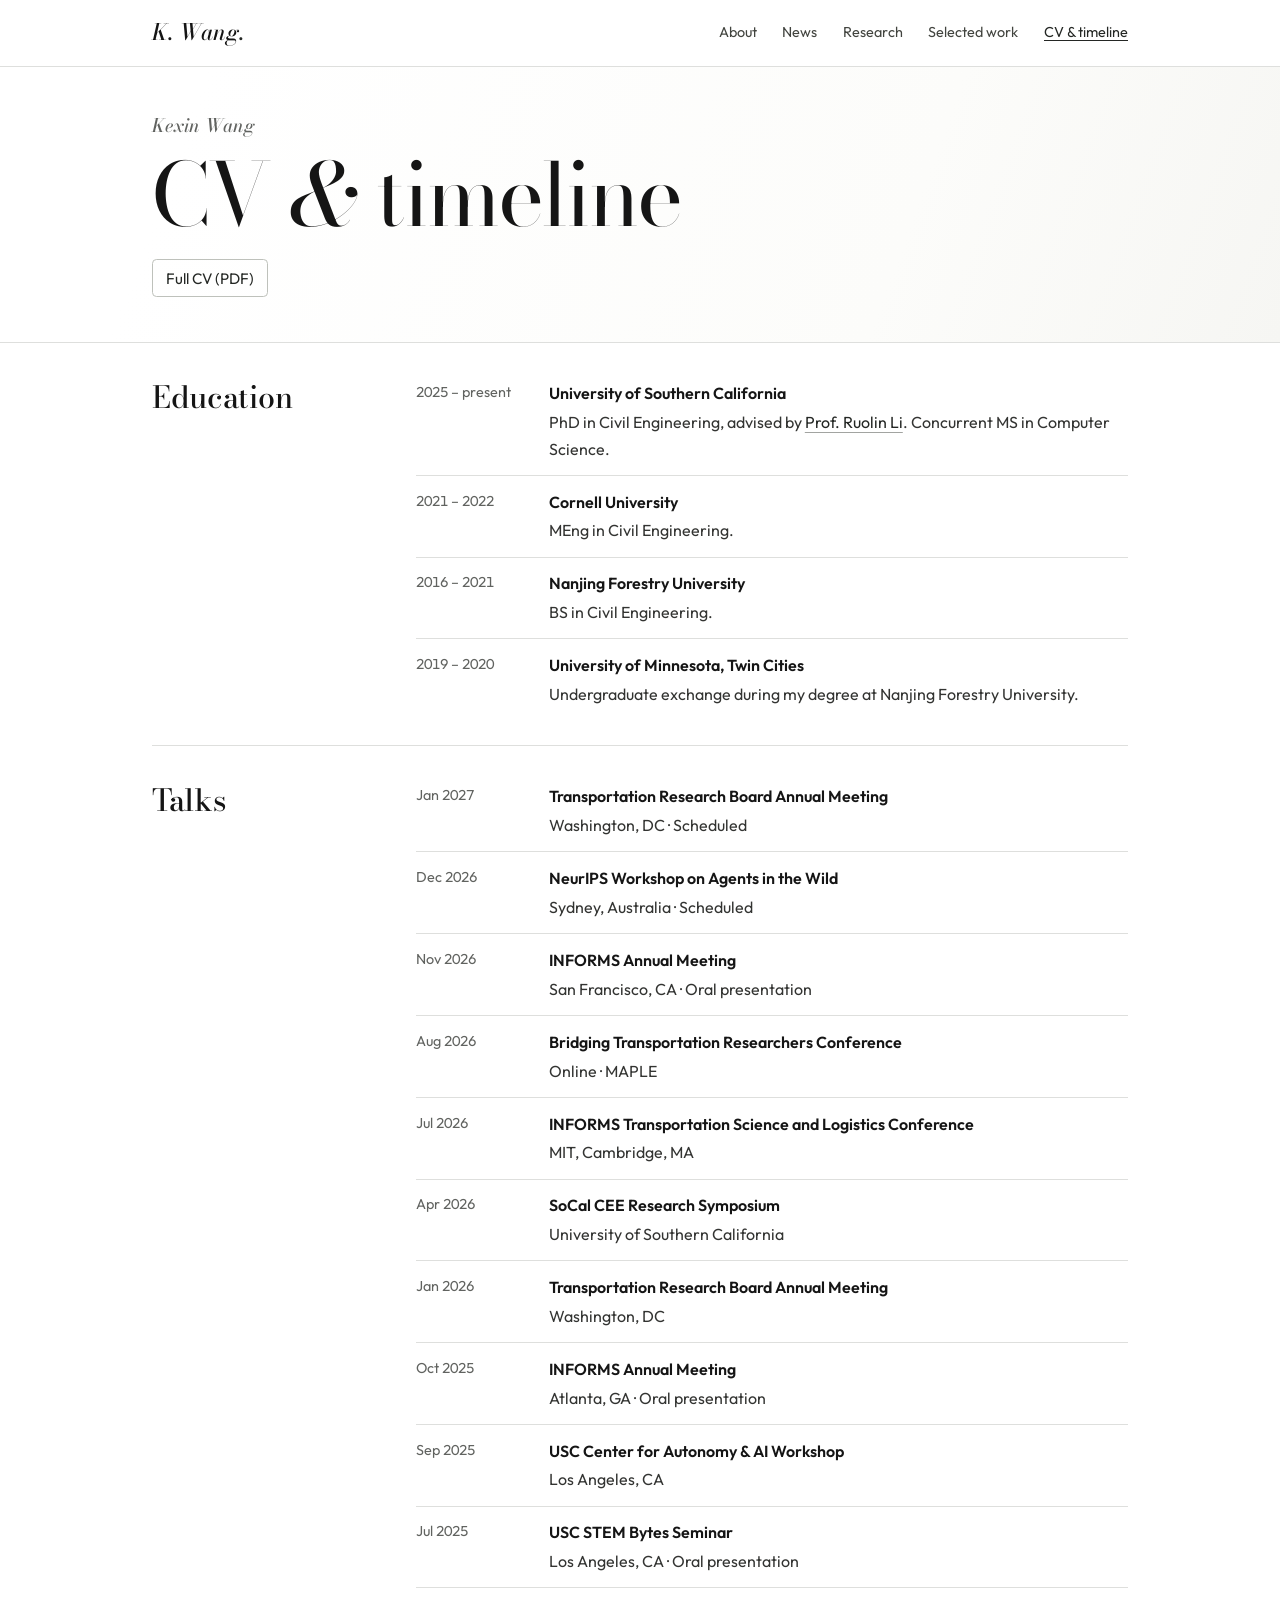
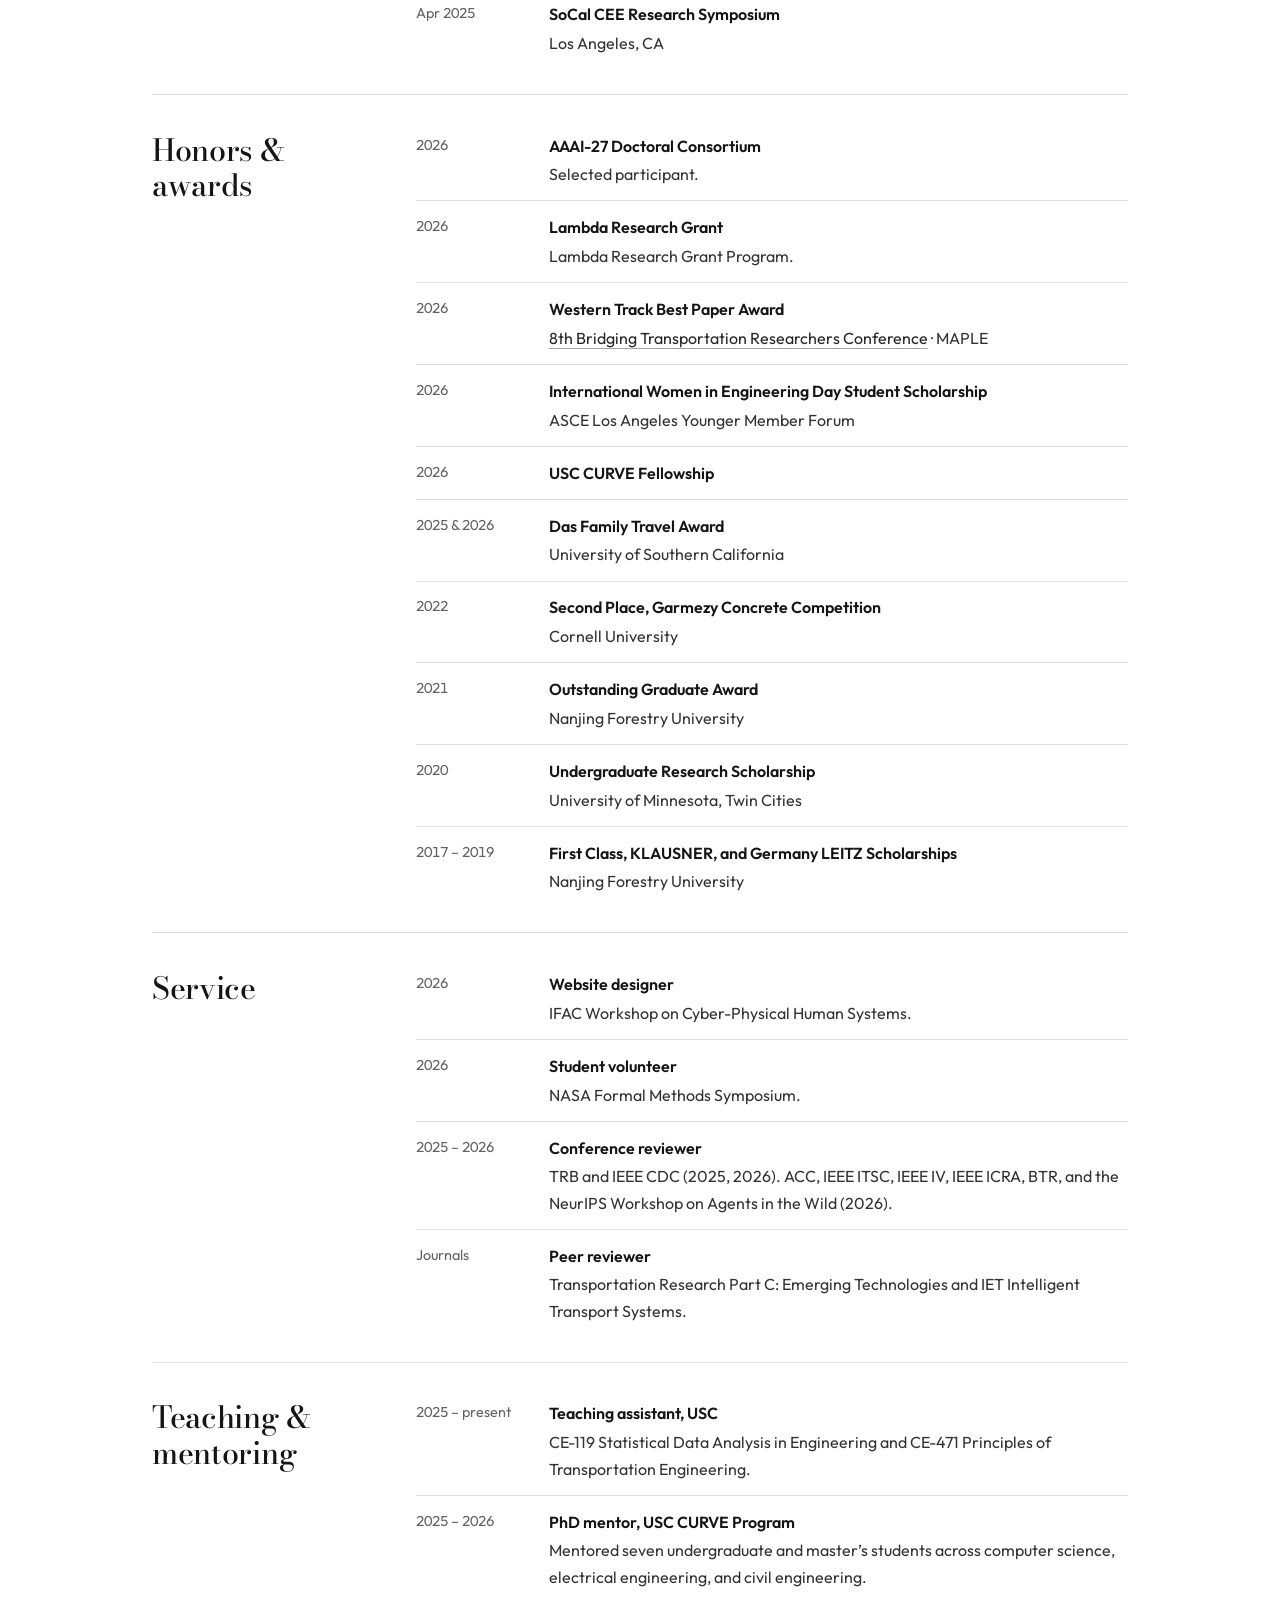
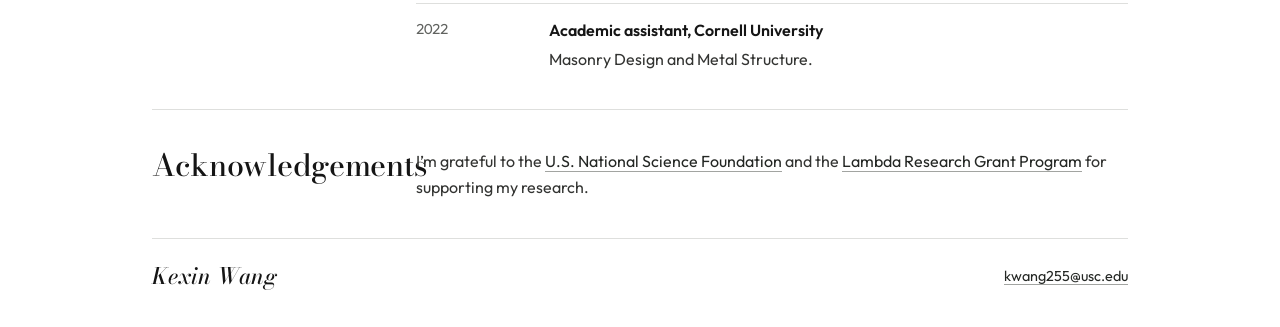
==== timeline.html @ 3896e811 "Redesign academic homepage and add CV timeline" ====
<!DOCTYPE html>
<html lang="en">
<head>
  <meta charset="utf-8">
  <meta name="viewport" content="width=device-width, initial-scale=1">
  <meta name="description" content="Education, presentations, honors, and academic service of Kexin Wang at the University of Southern California.">
  <title>CV &amp; timeline | Kexin Wang</title>
  <link rel="stylesheet" href="style.css">
  <script src="main.js" defer></script>
</head>
<body class="timeline">
  <a class="skip-link" href="#main">Skip to content</a>
  <header class="site-header"><div class="wrap masthead">
    <a class="wordmark" href="index.html" aria-label="Kexin Wang home">K. Wang<span>.</span></a>
    <nav aria-label="Main navigation">
      <a href="index.html#about">About</a><a href="index.html#news">News</a><a href="index.html#research">Research</a><a href="index.html#publications">Selected work</a><a href="timeline.html" aria-current="page">CV &amp; timeline</a>
    </nav>
  </div></header>
  <main id="main">
    <div class="timeline-hero"><div class="wrap">
      <p class="timeline-owner">Kexin Wang</p>
      <h1>CV <i>&amp;</i> timeline</h1>
      <a class="pdf-link" href="CV_Kexin_Wang.pdf">Full CV (PDF)</a>
    </div></div>
    <div class="wrap">
      <section class="section" id="education">
        <h2>Education</h2>
        <div class="section-body">
          <ul class="records">
            <li><span class="record-date">2025 – present</span><div><strong>University of Southern California</strong><p>PhD in Civil Engineering, advised by <a href="https://ruolinli.me/ruolin-li/">Prof. Ruolin Li</a>. Concurrent MS in Computer Science.</p></div></li>
            <li><span class="record-date">2021 – 2022</span><div><strong>Cornell University</strong><p>MEng in Civil Engineering.</p></div></li>
            <li><span class="record-date">2016 – 2021</span><div><strong>Nanjing Forestry University</strong><p>BS in Civil Engineering.</p></div></li>
            <li><span class="record-date">2019 – 2020</span><div><strong>University of Minnesota, Twin Cities</strong><p>Undergraduate exchange during my degree at Nanjing Forestry University.</p></div></li>
          </ul>
        </div>
      </section>
      <section class="section" id="talks">
        <h2>Talks</h2>
        <div class="section-body">
          <ul class="records">
            <li><span class="record-date">Jan 2027</span><div><strong>Transportation Research Board Annual Meeting</strong><p>Washington, DC · Scheduled</p></div></li>
            <li><span class="record-date">Dec 2026</span><div><strong>NeurIPS Workshop on Agents in the Wild</strong><p>Sydney, Australia · Scheduled</p></div></li>
            <li><span class="record-date">Nov 2026</span><div><strong>INFORMS Annual Meeting</strong><p>San Francisco, CA · Oral presentation</p></div></li>
            <li><span class="record-date">Aug 2026</span><div><strong>Bridging Transportation Researchers Conference</strong><p>Online · MAPLE</p></div></li>
            <li><span class="record-date">Jul 2026</span><div><strong>INFORMS Transportation Science and Logistics Conference</strong><p>MIT, Cambridge, MA</p></div></li>
            <li><span class="record-date">Apr 2026</span><div><strong>SoCal CEE Research Symposium</strong><p>University of Southern California</p></div></li>
            <li><span class="record-date">Jan 2026</span><div><strong>Transportation Research Board Annual Meeting</strong><p>Washington, DC</p></div></li>
            <li><span class="record-date">Oct 2025</span><div><strong>INFORMS Annual Meeting</strong><p>Atlanta, GA · Oral presentation</p></div></li>
            <li><span class="record-date">Sep 2025</span><div><strong>USC Center for Autonomy &amp; AI Workshop</strong><p>Los Angeles, CA</p></div></li>
            <li><span class="record-date">Jul 2025</span><div><strong>USC STEM Bytes Seminar</strong><p>Los Angeles, CA · Oral presentation</p></div></li>
            <li><span class="record-date">Apr 2025</span><div><strong>SoCal CEE Research Symposium</strong><p>Los Angeles, CA</p></div></li>
          </ul>
        </div>
      </section>
      <section class="section" id="honors">
        <h2>Honors &amp; awards</h2>
        <div class="section-body">
          <ul class="records">
            <li><span class="record-date">2026</span><div><strong>AAAI-27 Doctoral Consortium</strong><p>Selected participant.</p></div></li>
            <li><span class="record-date">2026</span><div><strong>Lambda Research Grant</strong><p>Lambda Research Grant Program.</p></div></li>
            <li><span class="record-date">2026</span><div><strong>Western Track Best Paper Award</strong><p><a href="https://bridgingtransport.org/archive-directory/archive-of-btr-8-august-2026/">8th Bridging Transportation Researchers Conference</a> · MAPLE</p></div></li>
            <li><span class="record-date">2026</span><div><strong>International Women in Engineering Day Student Scholarship</strong><p>ASCE Los Angeles Younger Member Forum</p></div></li>
            <li><span class="record-date">2026</span><div><strong>USC CURVE Fellowship</strong></div></li>
            <li><span class="record-date">2025 &amp; 2026</span><div><strong>Das Family Travel Award</strong><p>University of Southern California</p></div></li>
            <li><span class="record-date">2022</span><div><strong>Second Place, Garmezy Concrete Competition</strong><p>Cornell University</p></div></li>
            <li><span class="record-date">2021</span><div><strong>Outstanding Graduate Award</strong><p>Nanjing Forestry University</p></div></li>
            <li><span class="record-date">2020</span><div><strong>Undergraduate Research Scholarship</strong><p>University of Minnesota, Twin Cities</p></div></li>
            <li><span class="record-date">2017 – 2019</span><div><strong>First Class, KLAUSNER, and Germany LEITZ Scholarships</strong><p>Nanjing Forestry University</p></div></li>
          </ul>
        </div>
      </section>
      <section class="section" id="service">
        <h2>Service</h2>
        <div class="section-body">
          <ul class="records">
            <li><span class="record-date">2026</span><div><strong>Website designer</strong><p>IFAC Workshop on Cyber-Physical Human Systems.</p></div></li>
            <li><span class="record-date">2026</span><div><strong>Student volunteer</strong><p>NASA Formal Methods Symposium.</p></div></li>
            <li><span class="record-date">2025 – 2026</span><div><strong>Conference reviewer</strong><p>TRB and IEEE CDC (2025, 2026). ACC, IEEE ITSC, IEEE IV, IEEE ICRA, BTR, and the NeurIPS Workshop on Agents in the Wild (2026).</p></div></li>
            <li><span class="record-date">Journals</span><div><strong>Peer reviewer</strong><p>Transportation Research Part C: Emerging Technologies and IET Intelligent Transport Systems.</p></div></li>
          </ul>
        </div>
      </section>
      <section class="section" id="teaching">
        <h2>Teaching &amp; mentoring</h2>
        <div class="section-body">
          <ul class="records">
            <li><span class="record-date">2025 – present</span><div><strong>Teaching assistant, USC</strong><p>CE-119 Statistical Data Analysis in Engineering and CE-471 Principles of Transportation Engineering.</p></div></li>
            <li><span class="record-date">2025 – 2026</span><div><strong>PhD mentor, USC CURVE Program</strong><p>Mentored seven undergraduate and master’s students across computer science, electrical engineering, and civil engineering.</p></div></li>
            <li><span class="record-date">2022</span><div><strong>Academic assistant, Cornell University</strong><p>Masonry Design and Metal Structure.</p></div></li>
          </ul>
        </div>
      </section>
      <section class="section" id="acknowledgements">
        <h2>Acknowledgements</h2>
        <div class="section-body"><p>I’m grateful to the <a href="https://www.nsf.gov/">U.S. National Science Foundation</a> and the <a href="https://lambda.ai/">Lambda Research Grant Program</a> for supporting my research.</p></div>
      </section>
    </div>
  </main>
  <footer class="wrap"><a class="footer-name" href="index.html">Kexin Wang</a><a href="mailto:kwang255@usc.edu">kwang255@usc.edu</a></footer>
</body>
</html>
---- style.css ----
@font-face {
  font-family: "Outfit";
  src: url("assets/fonts/Outfit.woff") format("woff");
  font-style: normal;
  font-weight: 100 900;
  font-display: swap;
}
@font-face {
  font-family: "Bodoni Moda";
  src: url("assets/fonts/BodoniModa.woff") format("woff");
  font-style: normal;
  font-weight: 400 900;
  font-display: swap;
}
@font-face {
  font-family: "Bodoni Moda";
  src: url("assets/fonts/BodoniModa-Italic.woff") format("woff");
  font-style: italic;
  font-weight: 400 900;
  font-display: swap;
}
@font-face {
  font-family: "Noto Sans";
  src: url("assets/fonts/NotoSans.woff") format("woff");
  font-style: normal;
  font-weight: 400;
  font-display: swap;
}
@font-face {
  font-family: "JetBrains Mono";
  src: url("assets/fonts/JetBrainsMono.woff") format("woff");
  font-style: normal;
  font-weight: 500;
  font-display: swap;
}
:root {
  color-scheme: light;
  --paper: #fff;
  --ink: #151515;
  --copy: #333432;
  --muted: #616360;
  --link: #242724;
  --venue: #883643;
  --rule: #dedfdd;
  --serif: "Bodoni Moda", Didot, Georgia, "Times New Roman", serif;
  --sans: "Outfit", "Helvetica Neue", Arial, sans-serif;
}
* { box-sizing: border-box; }
html { scroll-behavior: smooth; scroll-padding-top: 1.5rem; }
body { margin: 0; color: var(--copy); background: var(--paper); font: 1rem/1.65 var(--sans); }
a { color: var(--link); text-decoration-color: #a2a4a1; text-underline-offset: .22em; }
a:hover { color: #1f4877; text-decoration-color: currentColor; }
:focus-visible { outline: 2px solid var(--link); outline-offset: 4px; border-radius: 2px; }
[hidden] { display: none !important; }
button { font: inherit; color: inherit; cursor: pointer; }
h1, h2, h3, p, ul { margin: 0; }
h1, h2, h3 { font-family: var(--serif); font-weight: 400; color: var(--ink); }
p + p { margin-top: .75rem; }
.wrap { width: min(61rem, calc(100% - 5rem)); margin-inline: auto; }
.sr-only, .skip-link:not(:focus) { position: absolute; width: 1px; height: 1px; overflow: hidden; clip-path: inset(50%); white-space: nowrap; }
.skip-link:focus { position: absolute; z-index: 4; background: white; padding: .5rem; }
.site-header { border-bottom: 1px solid var(--rule); }
.masthead, nav, .profile-links, .news-actions, footer { display: flex; align-items: center; }
.masthead { min-height: 4.1rem; justify-content: space-between; gap: 2rem; }
.wordmark, .footer-name { font: italic 500 1.4rem/1.1 var(--serif); color: var(--ink); text-decoration: none; }
.wordmark span { color: var(--link); }
nav { flex-wrap: wrap; column-gap: clamp(.8rem, 2vw, 1.7rem); }
nav a { color: #42443f; text-decoration: none; font-size: .9rem; padding-block: .4rem; }
nav a:hover, nav a[aria-current] { color: var(--link); text-decoration: underline; }
.hero, .timeline-hero { background: linear-gradient(110deg, #fff 15%, #fcfcfa 70%, #f6f6f3); border-bottom: 1px solid var(--rule); }
.hero-inner { display: grid; grid-template-columns: 1fr auto; align-items: center; gap: 3rem; padding-block: 2.6rem; }
h1 { font-size: clamp(3.35rem, 6.8vw, 5.5rem); line-height: 1.03; letter-spacing: -.025em; }
h1 i { color: var(--ink); font-weight: inherit; }
.hero h1 { font-style: italic; font-weight: 500; font-variation-settings: "opsz" 96; }
.pronunciation { display: flex; align-items: center; gap: .35rem; color: var(--muted); font: 400 .96rem/1.5 "Noto Sans", var(--sans); margin-top: .4rem; }
.say-name { display: inline-grid; place-items: center; width: 2rem; height: 2rem; padding: 0; border: 0; border-radius: 50%; background: transparent; color: inherit; }
.say-name:hover, .say-name.is-playing { background: #e9ece8; color: #17395a; }
.audio-fallback { font: .85rem var(--sans); }
.position { margin-top: 1.2rem; color: var(--ink); font-size: clamp(1rem, 2vw, 1.2rem); }
.profile-links { flex-wrap: wrap; margin-top: .85rem; }
.profile-links a { font-weight: 550; font-size: .95rem; text-decoration: none; }
.profile-links a:hover { text-decoration: underline; }
.profile-links a + a::before { content: "/"; color: #a6a8a3; margin-inline: .75rem; display: inline-block; font-weight: 400; }
.portrait-wrap { position: relative; width: clamp(11rem, 19vw, 13.7rem); margin-right: .45rem; isolation: isolate; }
.portrait-wrap::after { content: ""; position: absolute; z-index: -1; inset: .5rem -.48rem -.48rem .5rem; border: 1px solid #b8bab5; border-radius: .18rem; }
.portrait { display: block; width: 100%; height: auto; aspect-ratio: 1 / 1.04; object-fit: cover; object-position: center 34%; border-radius: .18rem; }
.affiliations { display: flex; align-items: center; gap: 2.5rem; padding-block: .85rem; border-bottom: 1px solid var(--rule); }
.affiliation-label { font: 500 .9rem var(--sans); color: var(--muted); white-space: nowrap; }
.affiliation-label i { padding-inline: .1rem; color: var(--link); }
.affiliation-marks { display: flex; align-items: center; gap: clamp(1.5rem, 4vw, 3rem); }
.affiliation { position: relative; padding: .3rem; border: 0; background: transparent; min-height: 44px; min-width: 44px; display: grid; place-items: center; }
.affiliation img { max-width: 5.4rem; height: 2.45rem; object-fit: contain; filter: grayscale(1); opacity: .65; transition: filter .18s, opacity .18s; }
.affiliation.usc img { width: 5.4rem; height: auto; }
/* Show the 73 × 70 emblem at the left edge of the official CNPC lockup. */
.affiliation.cnpc img { width: auto; aspect-ratio: 73 / 70; object-fit: cover; object-position: left center; }
.affiliation-name { pointer-events: none; position: absolute; top: 100%; left: 50%; transform: translateX(-50%); z-index: 2; width: max-content; max-width: 11rem; border-radius: .22rem; background: #30332e; padding: .3rem .65rem; color: white; font-size: .8rem; line-height: 1.4; opacity: 0; }
.affiliation:focus-visible img, .affiliation[aria-pressed="true"] img { filter: none; opacity: 1; }
.affiliation:focus-visible .affiliation-name, .affiliation[aria-pressed="true"] .affiliation-name { opacity: 1; }
@media (hover: hover) {
  .affiliation:hover img { filter: none; opacity: 1; }
  .affiliation:hover .affiliation-name { opacity: 1; }
}
.section { display: grid; grid-template-columns: 10.5rem minmax(0,1fr); gap: 2rem; padding: 2.35rem 0; border-bottom: 1px solid var(--rule); }
.section h2 { font-size: 1.9rem; line-height: 1.18; letter-spacing: -.01em; font-weight: 500; font-variation-settings: "opsz" 14; }
.section-body { min-width: 0; }
.about-copy p:first-child { font-size: 1.09rem; color: var(--ink); }
.news-list, .records { list-style: none; padding: 0; }
.news-list li { display: grid; grid-template-columns: 5.1rem 1fr; gap: 1rem; }
.news-list li + li, .news-list + #older-news { margin-top: .8rem; }
.news-list time, .record-date { color: var(--muted); font-size: .9rem; font-variant-numeric: tabular-nums; line-height: 1.8; }
.news-list strong, .authors strong, .records strong { font-weight: 600; color: var(--ink); }
.news-actions { flex-wrap: wrap; gap: .8rem 1.25rem; margin-top: 1.25rem; font-size: .9rem; }
#news-toggle, .pdf-link { border: 1px solid #bec1bb; border-radius: .28rem; color: var(--link); background: transparent; padding: .33rem .8rem; }
#news-toggle:hover, .pdf-link:hover { background: #f4f5f1; }
.research { display: block; }
.research-intro { font-size: 1.13rem; line-height: 1.6; color: var(--ink); margin-top: 1rem; max-width: 51rem; }
.research-themes { display: grid; grid-template-columns: repeat(3,minmax(0,1fr)); gap: clamp(1.4rem, 3.5vw, 2.7rem); margin-top: 1.8rem; }
.mixed-autonomy { --theme-color: #243f72; }
.driving-vlas { --theme-color: #365da6; }
.bounded-authority { --theme-color: #126d78; }
.theme h3 { width: fit-content; font: italic 500 clamp(1.55rem, 2.6vw, 2rem)/1.17 var(--serif); font-variation-settings: "opsz" 40; letter-spacing: -.025em; color: var(--theme-color); border-bottom: 1px solid currentColor; margin-bottom: .9rem; padding-bottom: .42rem; }
.theme a { color: var(--theme-color); text-decoration-color: currentColor; }
.publication h3 { font: 550 1.2rem/1.32 var(--sans); letter-spacing: -.013em; }
.publication { display: grid; grid-template-columns: 8.8rem minmax(0,1fr); gap: 1.4rem; padding-block: 1.4rem; }
.publication:first-child { padding-top: 0; }
.publication + .publication, .records li + li { border-top: 1px solid var(--rule); }
.publication:last-child { padding-bottom: 0; }
.pub-image { display: grid; place-items: center; width: 100%; align-self: start; aspect-ratio: 1.48; padding: .35rem; background: #fff; border: 1px solid var(--rule); border-radius: .2rem; }
.pub-image img { display: block; width: 100%; height: 100%; min-height: 0; object-fit: contain; }
.publication p { margin-top: .38rem; font-size: .94rem; line-height: 1.5; }
.publication .venue { font: 500 .83rem/1.55 "JetBrains Mono", monospace; color: var(--venue); }
.publication .award { font-size: .86rem; }
.publication:target { background: #f5f6f3; outline: .5rem solid #f5f6f3; }
footer { justify-content: space-between; gap: 1rem; padding-block: 1.55rem 2.4rem; }
footer a { font-size: .9rem; }
.timeline-hero > .wrap { padding-block: 2.8rem; }
.timeline-owner { color: var(--muted); font: italic 500 1.15rem var(--serif); margin-bottom: .65rem; }
.pdf-link { display: inline-block; text-decoration: none; margin-top: 1.25rem; font-size: .95rem; }
.records li { display: grid; grid-template-columns: 7.3rem 1fr; gap: 1rem; padding-block: .8rem; }
.records li:first-child { padding-top: 0; }
.records li:last-child { padding-bottom: 0; }
.records p { margin-top: .15rem; }
@media (min-width: 761px) {
  .timeline .section { grid-template-columns: 14.5rem minmax(0,1fr); }
}
@media (max-width: 760px) {
  .research-themes { grid-template-columns: 1fr; gap: 1.55rem; }
  .wrap { width: calc(100% - 2.5rem); }
  .masthead { gap: .8rem; }
  .section { grid-template-columns: 1fr; gap: 1.1rem; padding-block: 1.85rem; }
  .hero-inner { gap: 1.3rem; }
  .affiliations { gap: 1.5rem; }
}
@media (max-width: 580px) {
  .masthead { align-items: start; flex-direction: column; padding-block: .85rem .65rem; gap: .35rem; }
  nav { column-gap: 1rem; row-gap: 0; }
  nav a { font-size: .875rem; padding-block: .2rem; }
  .hero-inner { grid-template-columns: 1fr 26%; padding-block: 2rem; gap: .8rem; align-items: start; }
  h1 { font-size: clamp(2.48rem, 8.7vw, 3.2rem); }
  .portrait-wrap { width: calc(100% - .4rem); margin: .25rem 0 0; }
  .position { font-size: 1rem; line-height: 1.45; margin-top: .85rem; }
  .profile-links { margin-top: .75rem; }
  .profile-links a + a::before { margin-inline: .4rem; }
  .affiliations { gap: .4rem; align-items: start; flex-direction: column; padding-block: .85rem; }
  .affiliation-marks { justify-content: space-between; width: 100%; gap: .4rem; }
  .affiliation img { height: 2rem; }
  .affiliation.usc img { width: 4.1rem; }
  .affiliation:first-child .affiliation-name { left: 0; transform: none; }
  .affiliation:last-child .affiliation-name { right: 0; left: auto; transform: none; }
  .news-list li { grid-template-columns: 4.4rem 1fr; gap: .65rem; }
  .publication { grid-template-columns: 1fr; gap: .8rem; }
  .pub-image { width: min(12rem, 65%); }
  .records li { grid-template-columns: 1fr; gap: .2rem; }
  .timeline-hero > .wrap { padding-block: 2.1rem; }
}
@media (prefers-reduced-motion: reduce) {
  html { scroll-behavior: auto; }
  .affiliation img { transition: none; }
}
@media print {
  .masthead nav, .news-actions, .skip-link, .pdf-link { display: none; }
  #older-news[hidden] { display: block !important; }
  .wrap { width: 100%; }
  .publication, .records li { break-inside: avoid; }
}
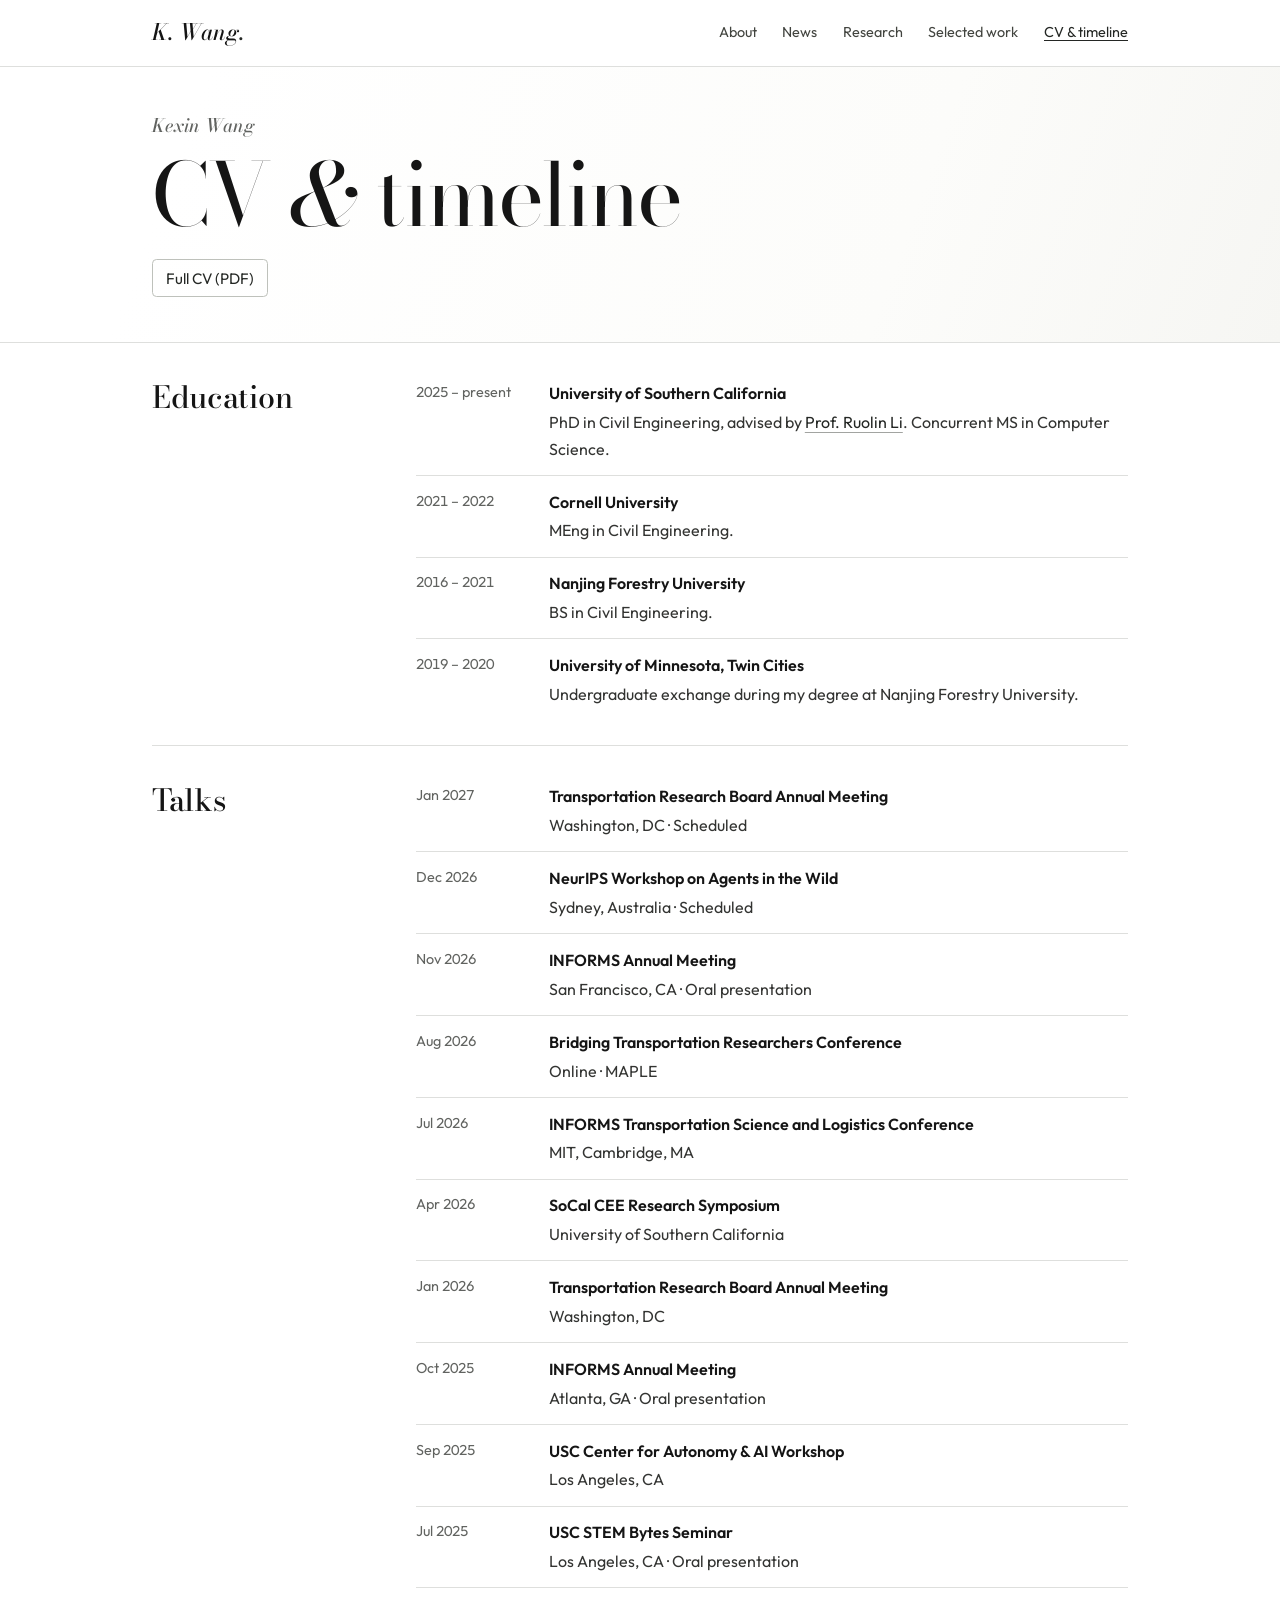
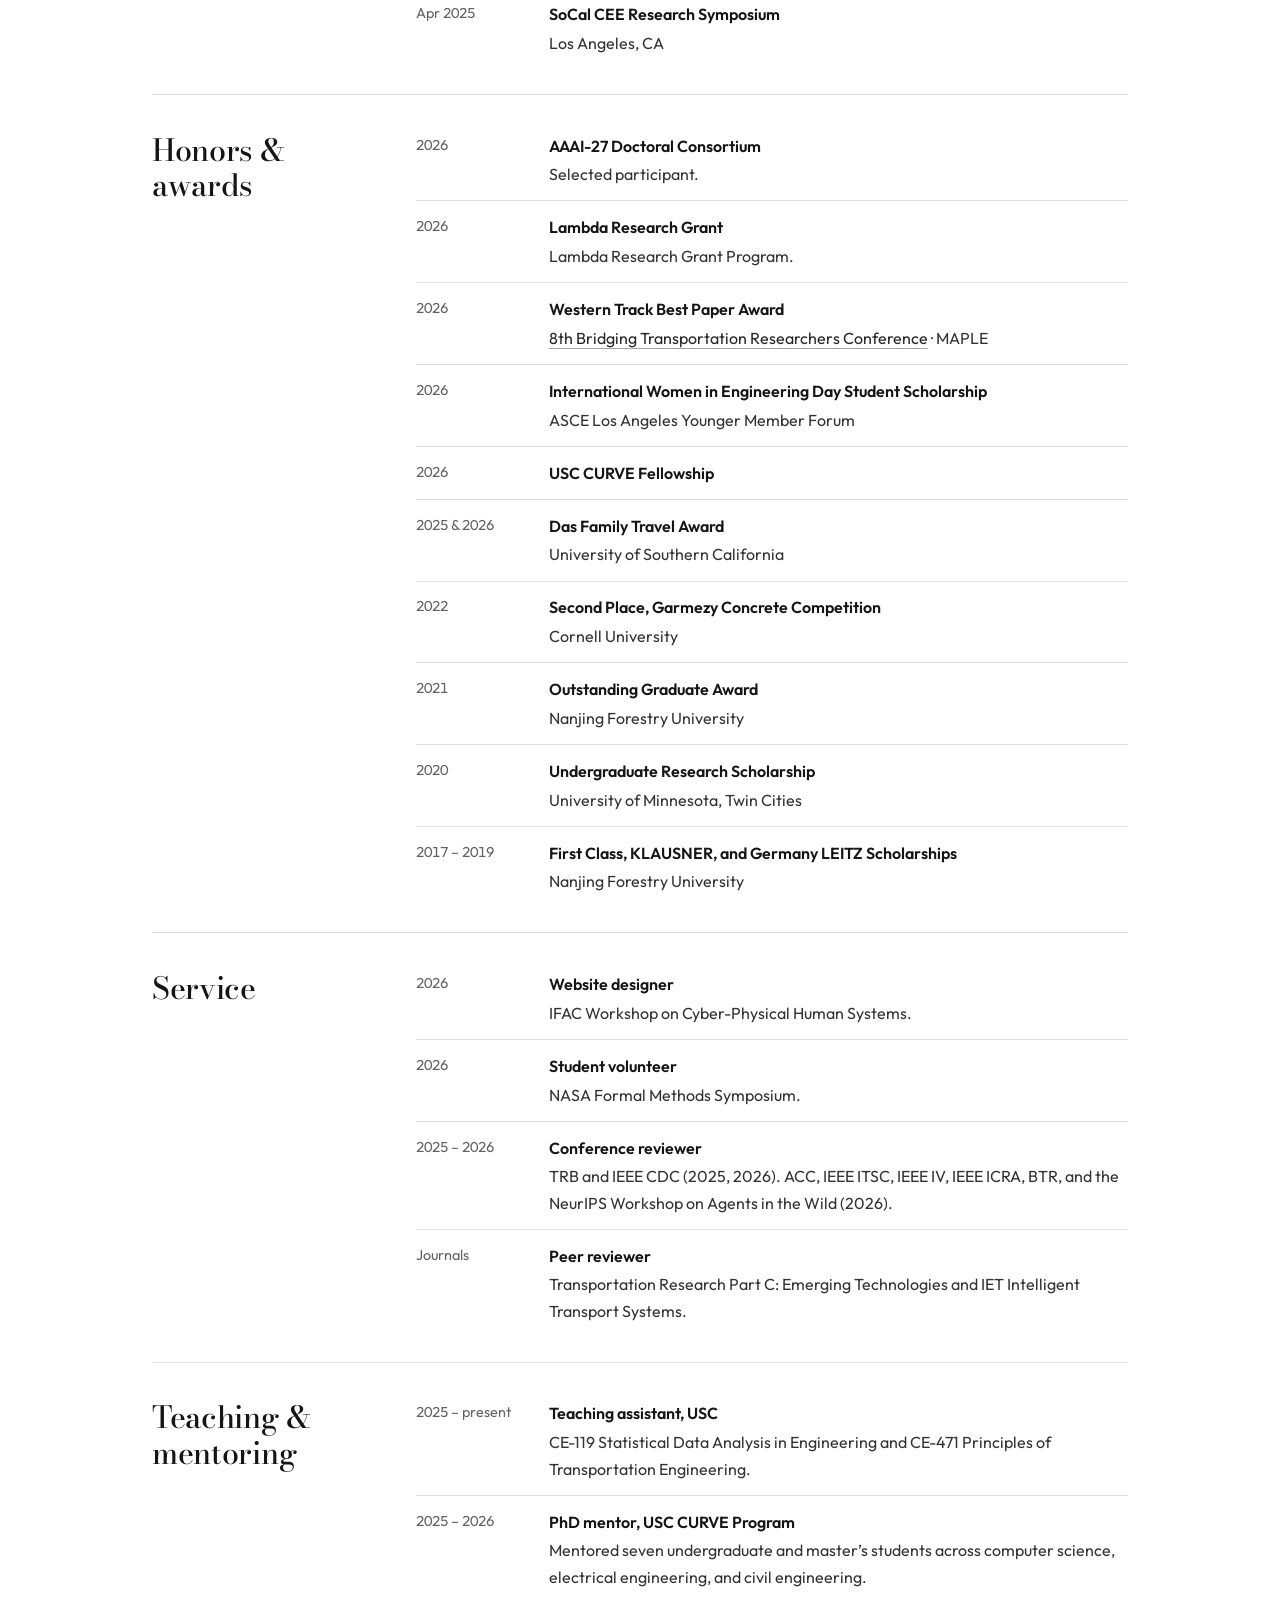
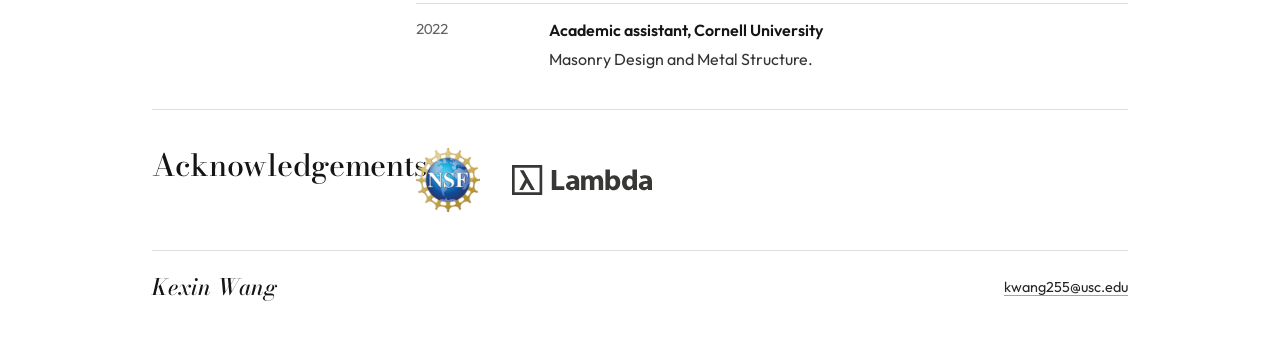
==== commit eb745f42: "Show NSF and Lambda logos in acknowledgements" ====
--- a/timeline.html
+++ b/timeline.html
@@ -92,7 +92,10 @@
       </section>
       <section class="section" id="acknowledgements">
         <h2>Acknowledgements</h2>
-        <div class="section-body"><p>I’m grateful to the <a href="https://www.nsf.gov/">U.S. National Science Foundation</a> and the <a href="https://lambda.ai/">Lambda Research Grant Program</a> for supporting my research.</p></div>
+        <div class="section-body supporter-logos">
+          <a href="https://www.nsf.gov/"><img src="assets/acknowledgements/nsf.png" alt="U.S. National Science Foundation" width="64" height="64"></a>
+          <a href="https://lambda.ai/"><img class="lambda-logo" src="assets/acknowledgements/lambda.svg" alt="Lambda Research Grant Program" width="140" height="30"></a>
+        </div>
       </section>
     </div>
   </main>
--- a/style.css
+++ b/style.css
@@ -136,6 +136,10 @@
 .timeline-hero > .wrap { padding-block: 2.8rem; }
 .timeline-owner { color: var(--muted); font: italic 500 1.15rem var(--serif); margin-bottom: .65rem; }
 .pdf-link { display: inline-block; text-decoration: none; margin-top: 1.25rem; font-size: .95rem; }
+.supporter-logos { display: flex; align-items: center; flex-wrap: wrap; gap: 1rem 2rem; }
+.supporter-logos a { display: inline-flex; align-items: center; min-height: 44px; }
+.supporter-logos img { display: block; object-fit: contain; }
+.supporter-logos .lambda-logo { filter: brightness(.14); }
 .records li { display: grid; grid-template-columns: 7.3rem 1fr; gap: 1rem; padding-block: .8rem; }
 .records li:first-child { padding-top: 0; }
 .records li:last-child { padding-bottom: 0; }
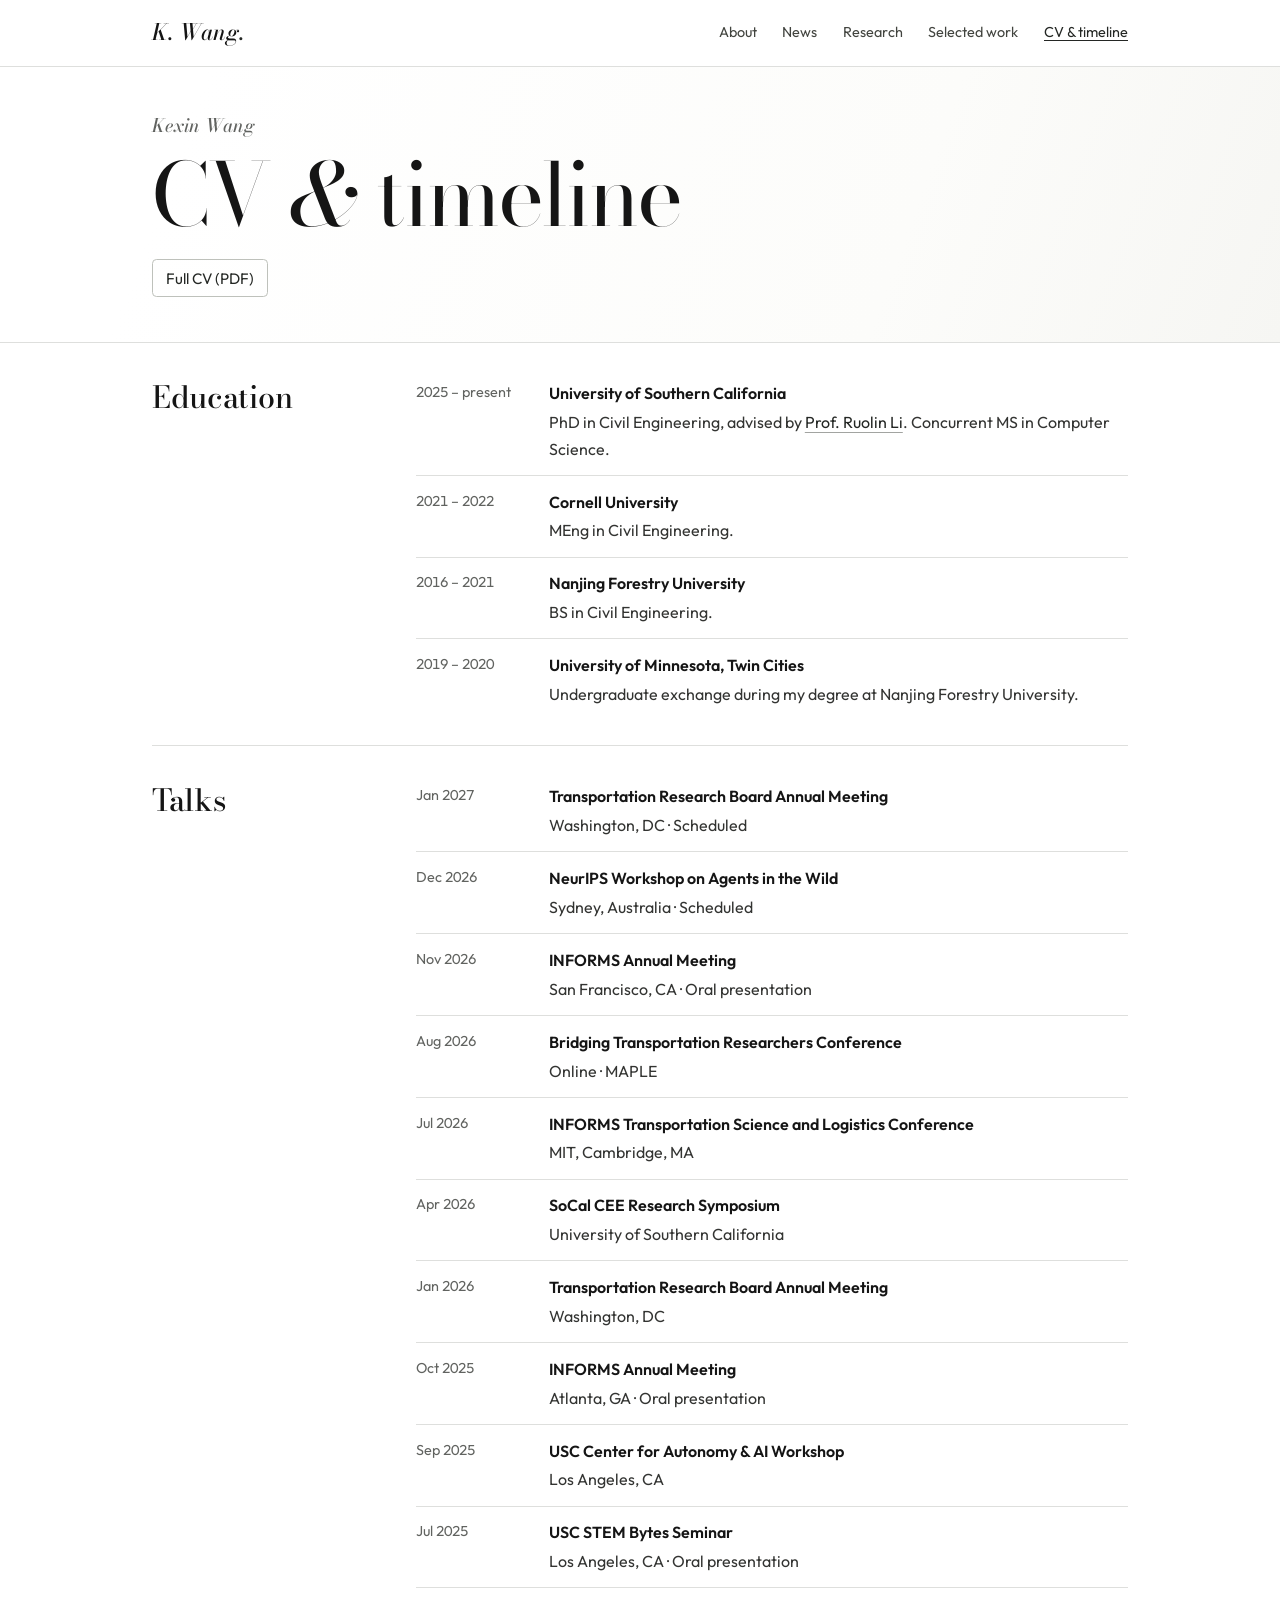
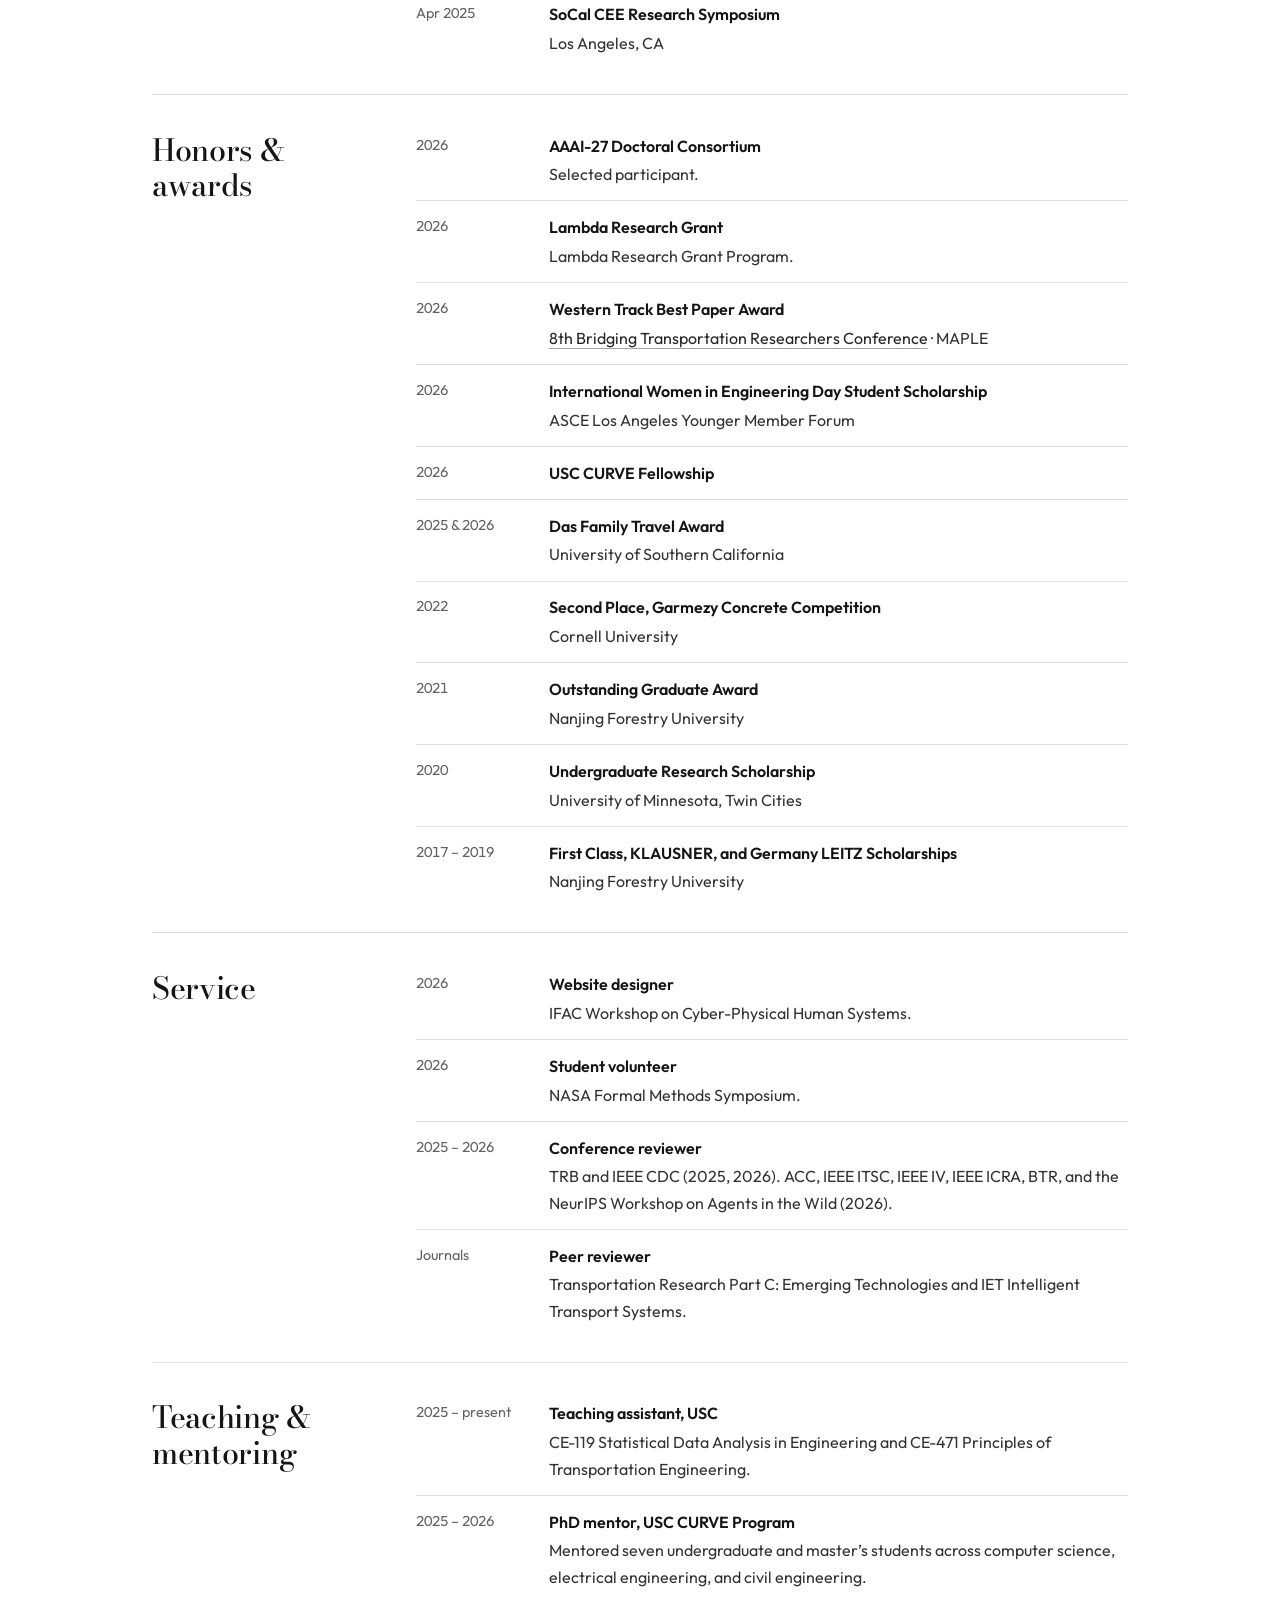
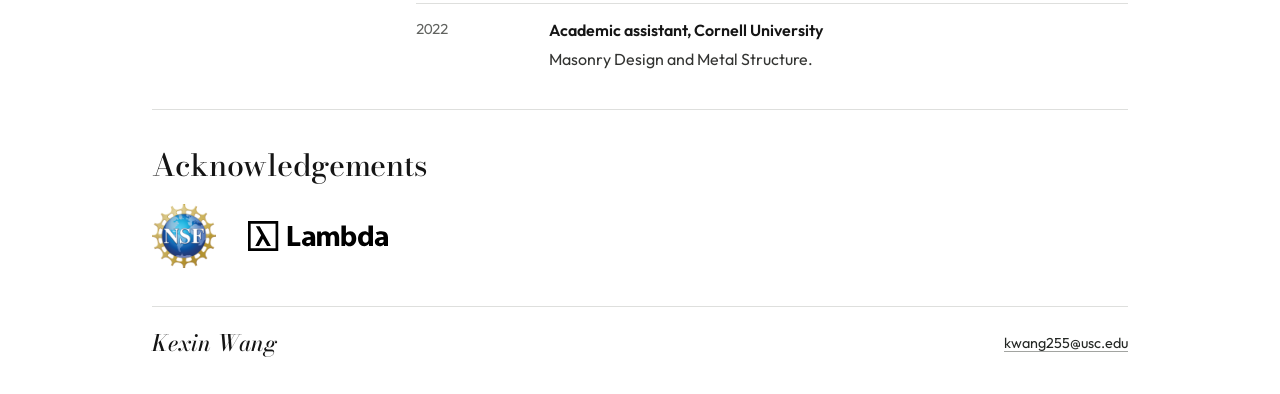
==== commit f88d83f9: "Separate acknowledgement logos from heading and use black Lambda mark" ====
--- a/timeline.html
+++ b/timeline.html
@@ -5,7 +5,7 @@
   <meta name="viewport" content="width=device-width, initial-scale=1">
   <meta name="description" content="Education, presentations, honors, and academic service of Kexin Wang at the University of Southern California.">
   <title>CV &amp; timeline | Kexin Wang</title>
-  <link rel="stylesheet" href="style.css">
+  <link rel="stylesheet" href="style.css?v=ack-2">
   <script src="main.js" defer></script>
 </head>
 <body class="timeline">
@@ -94,7 +94,7 @@
         <h2>Acknowledgements</h2>
         <div class="section-body supporter-logos">
           <a href="https://www.nsf.gov/"><img src="assets/acknowledgements/nsf.png" alt="U.S. National Science Foundation" width="64" height="64"></a>
-          <a href="https://lambda.ai/"><img class="lambda-logo" src="assets/acknowledgements/lambda.svg" alt="Lambda Research Grant Program" width="140" height="30"></a>
+          <a href="https://lambda.ai/"><img src="assets/acknowledgements/lambda.svg?v=black" alt="Lambda Research Grant Program" width="140" height="30"></a>
         </div>
       </section>
     </div>
--- a/style.css
+++ b/style.css
@@ -139,7 +139,7 @@
 .supporter-logos { display: flex; align-items: center; flex-wrap: wrap; gap: 1rem 2rem; }
 .supporter-logos a { display: inline-flex; align-items: center; min-height: 44px; }
 .supporter-logos img { display: block; object-fit: contain; }
-.supporter-logos .lambda-logo { filter: brightness(.14); }
+.timeline #acknowledgements { grid-template-columns: minmax(0, 1fr); row-gap: 1.25rem; }
 .records li { display: grid; grid-template-columns: 7.3rem 1fr; gap: 1rem; padding-block: .8rem; }
 .records li:first-child { padding-top: 0; }
 .records li:last-child { padding-bottom: 0; }
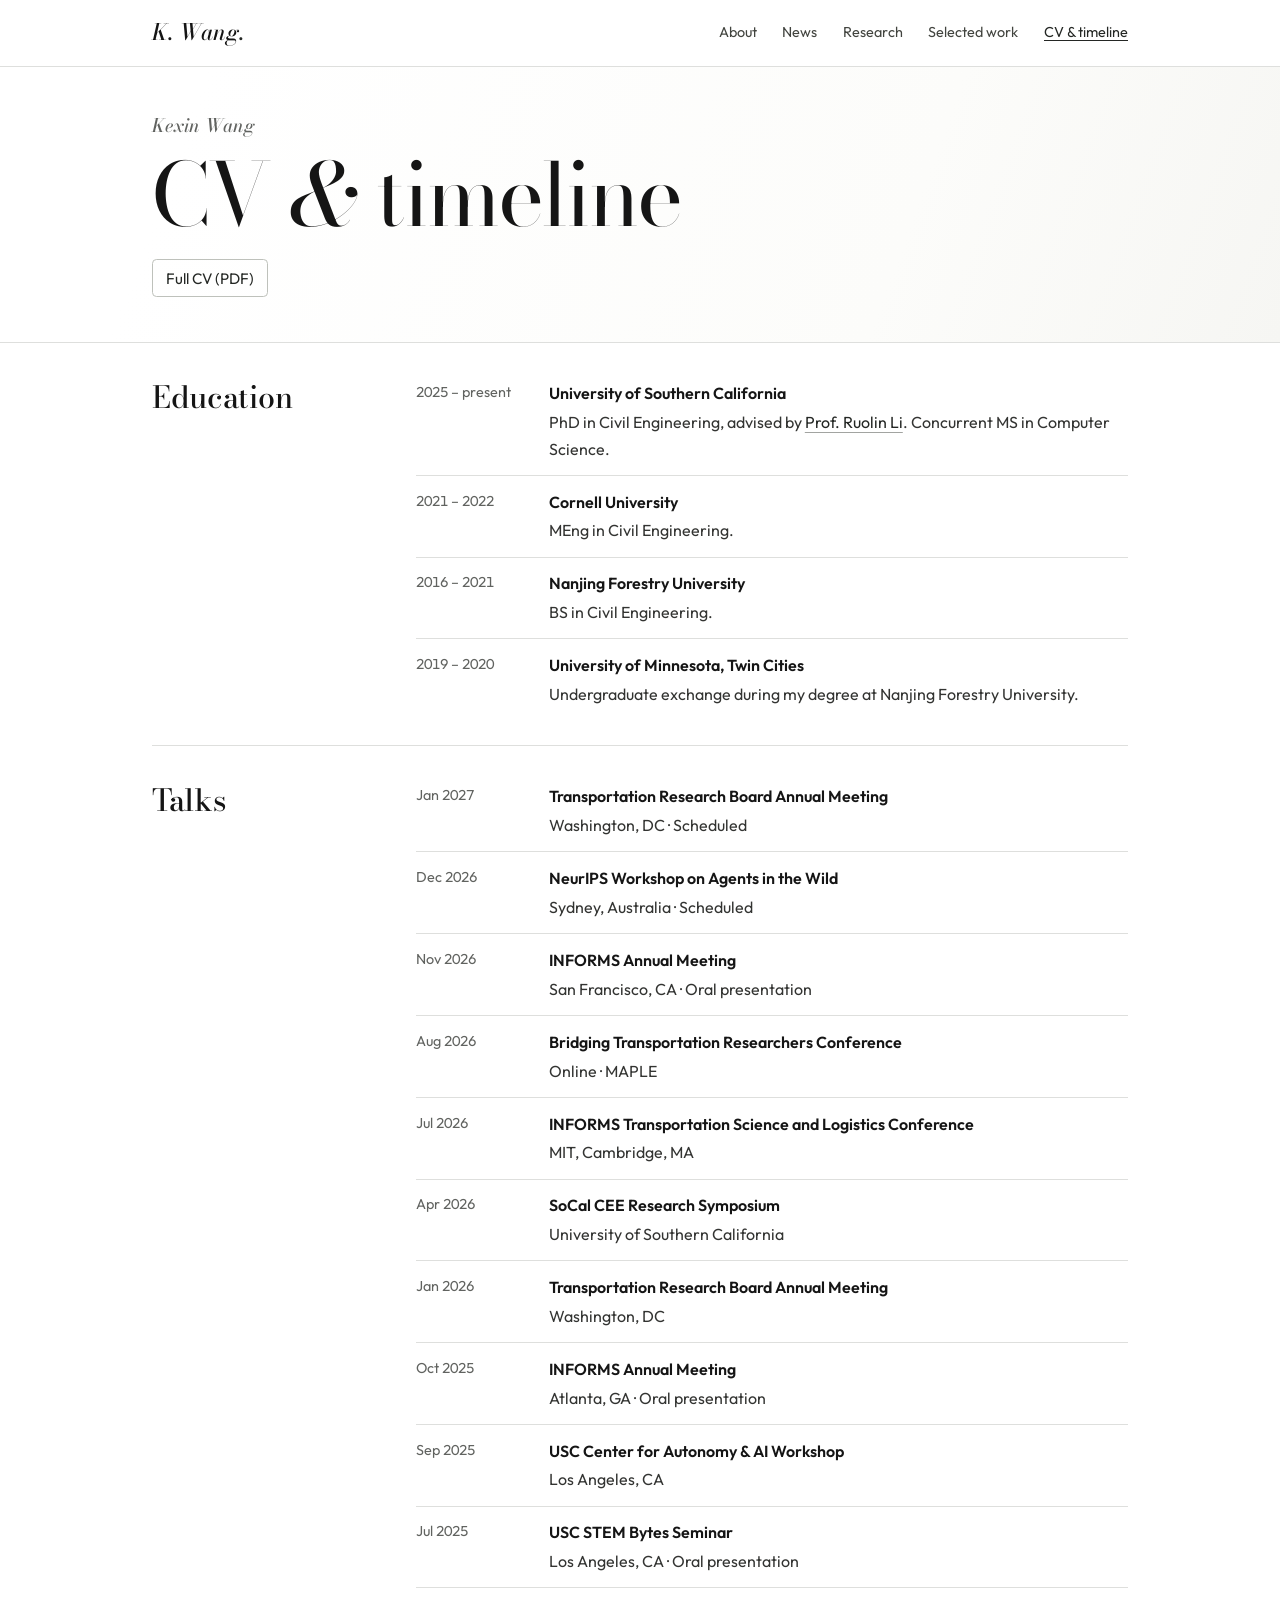
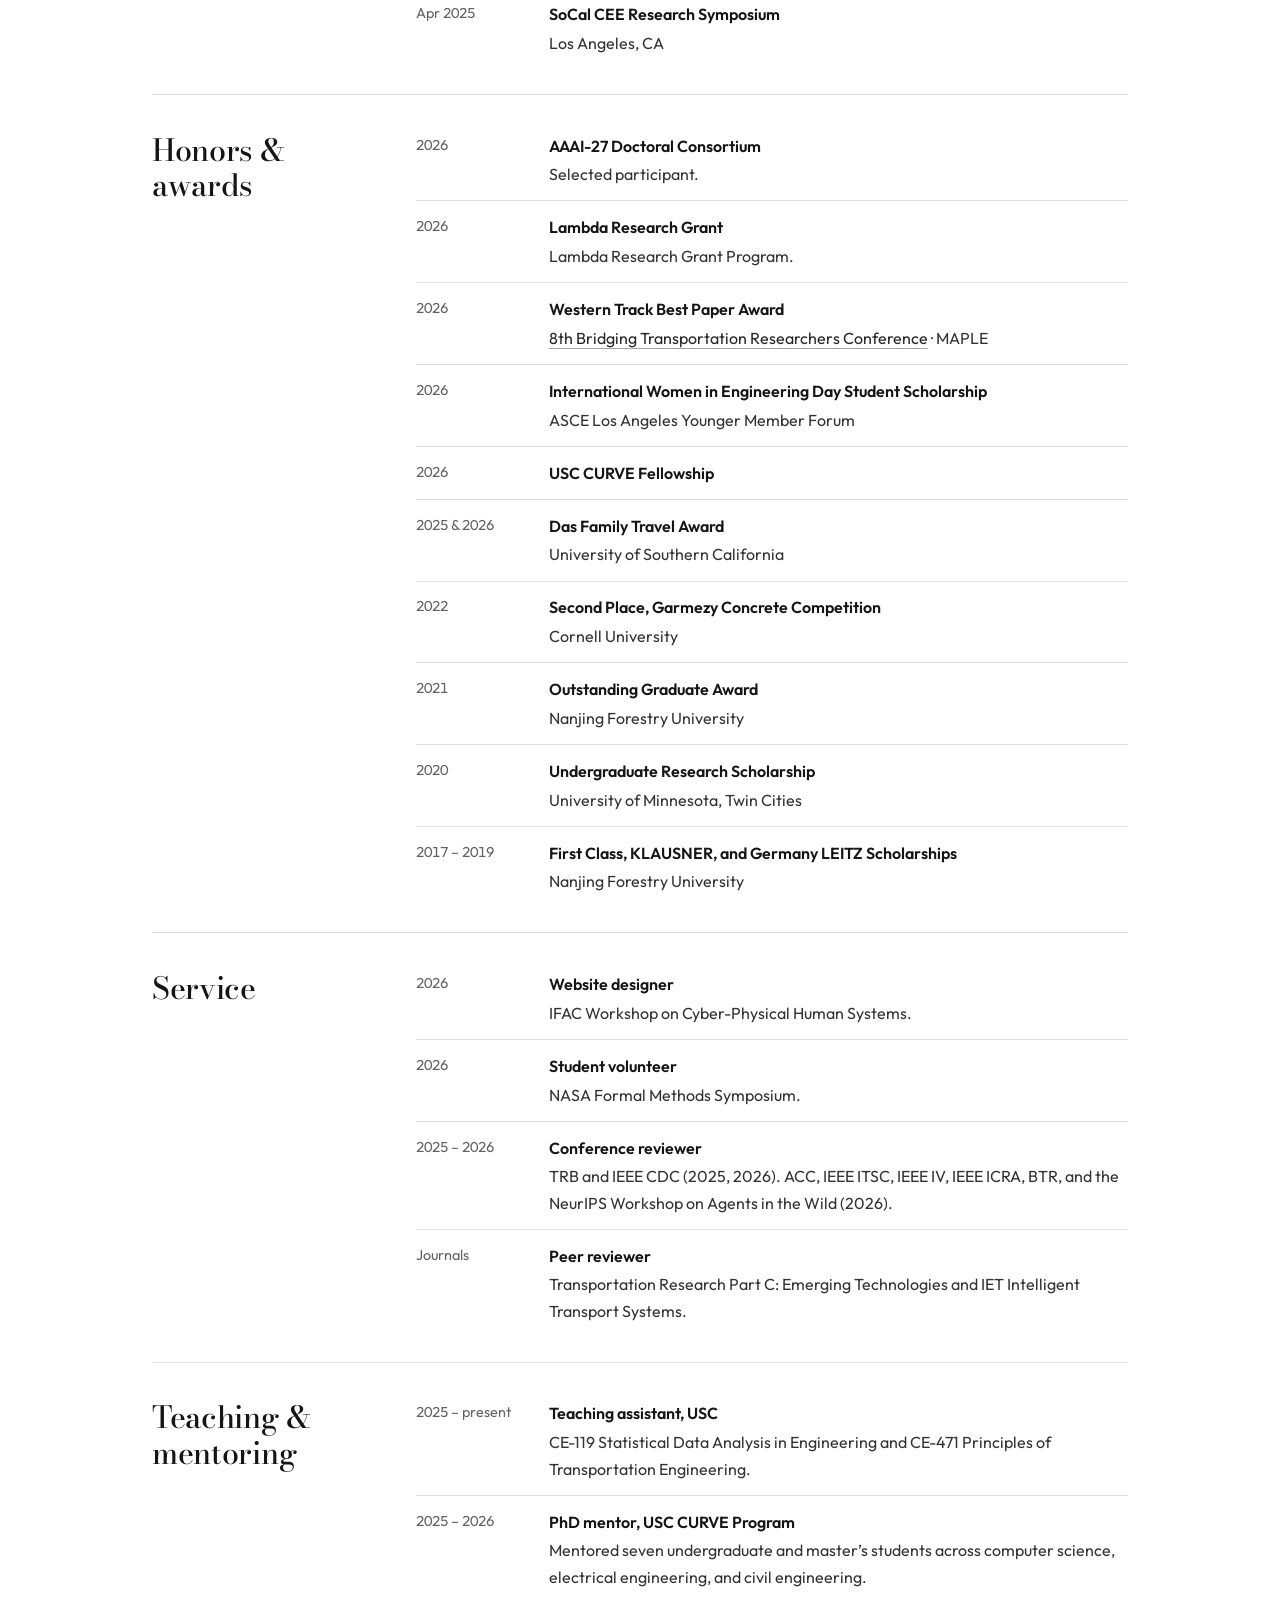
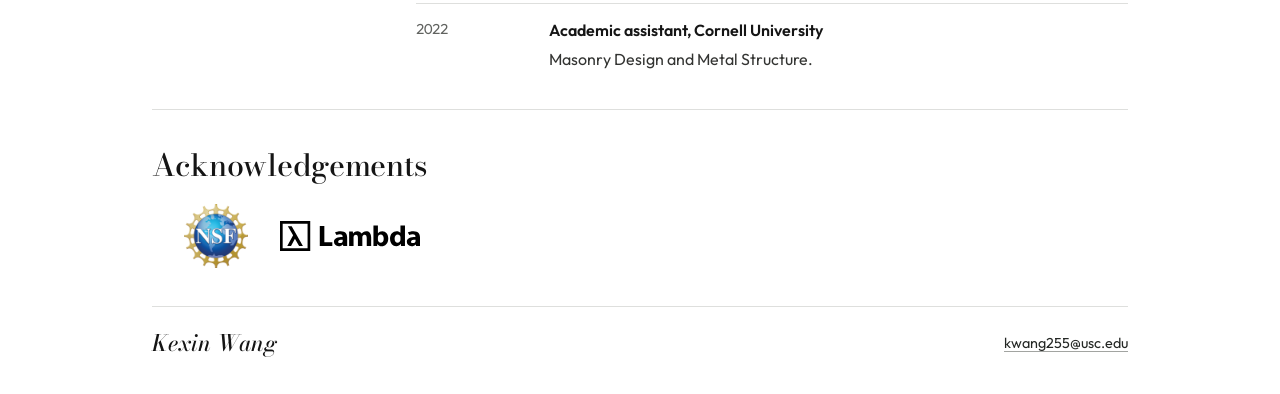
==== commit 0b8d5bcb: "Indent acknowledgement logos beneath the heading" ====
--- a/timeline.html
+++ b/timeline.html
@@ -5,7 +5,7 @@
   <meta name="viewport" content="width=device-width, initial-scale=1">
   <meta name="description" content="Education, presentations, honors, and academic service of Kexin Wang at the University of Southern California.">
   <title>CV &amp; timeline | Kexin Wang</title>
-  <link rel="stylesheet" href="style.css?v=ack-2">
+  <link rel="stylesheet" href="style.css?v=ack-3">
   <script src="main.js" defer></script>
 </head>
 <body class="timeline">
--- a/style.css
+++ b/style.css
@@ -136,7 +136,7 @@
 .timeline-hero > .wrap { padding-block: 2.8rem; }
 .timeline-owner { color: var(--muted); font: italic 500 1.15rem var(--serif); margin-bottom: .65rem; }
 .pdf-link { display: inline-block; text-decoration: none; margin-top: 1.25rem; font-size: .95rem; }
-.supporter-logos { display: flex; align-items: center; flex-wrap: wrap; gap: 1rem 2rem; }
+.supporter-logos { display: flex; align-items: center; flex-wrap: wrap; gap: 1rem 2rem; padding-inline-start: clamp(1rem, 3vw, 2rem); }
 .supporter-logos a { display: inline-flex; align-items: center; min-height: 44px; }
 .supporter-logos img { display: block; object-fit: contain; }
 .timeline #acknowledgements { grid-template-columns: minmax(0, 1fr); row-gap: 1.25rem; }
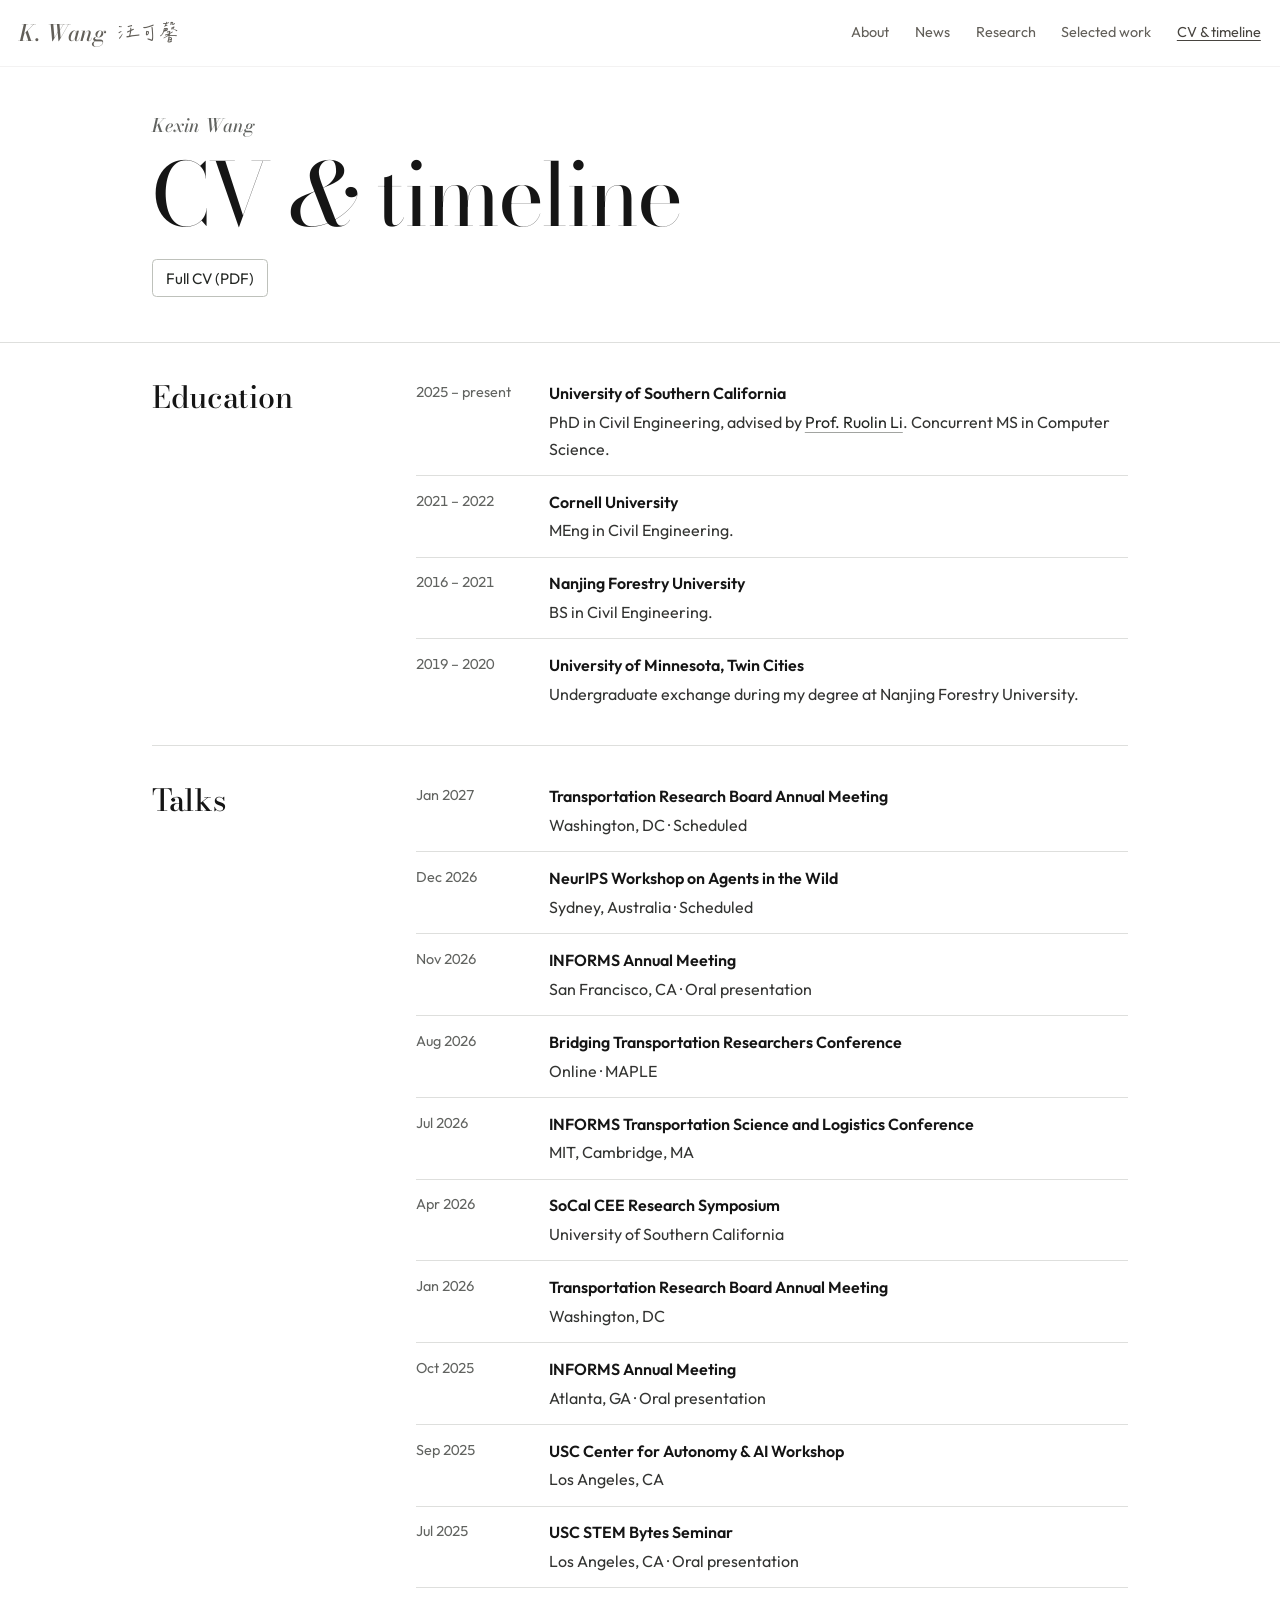
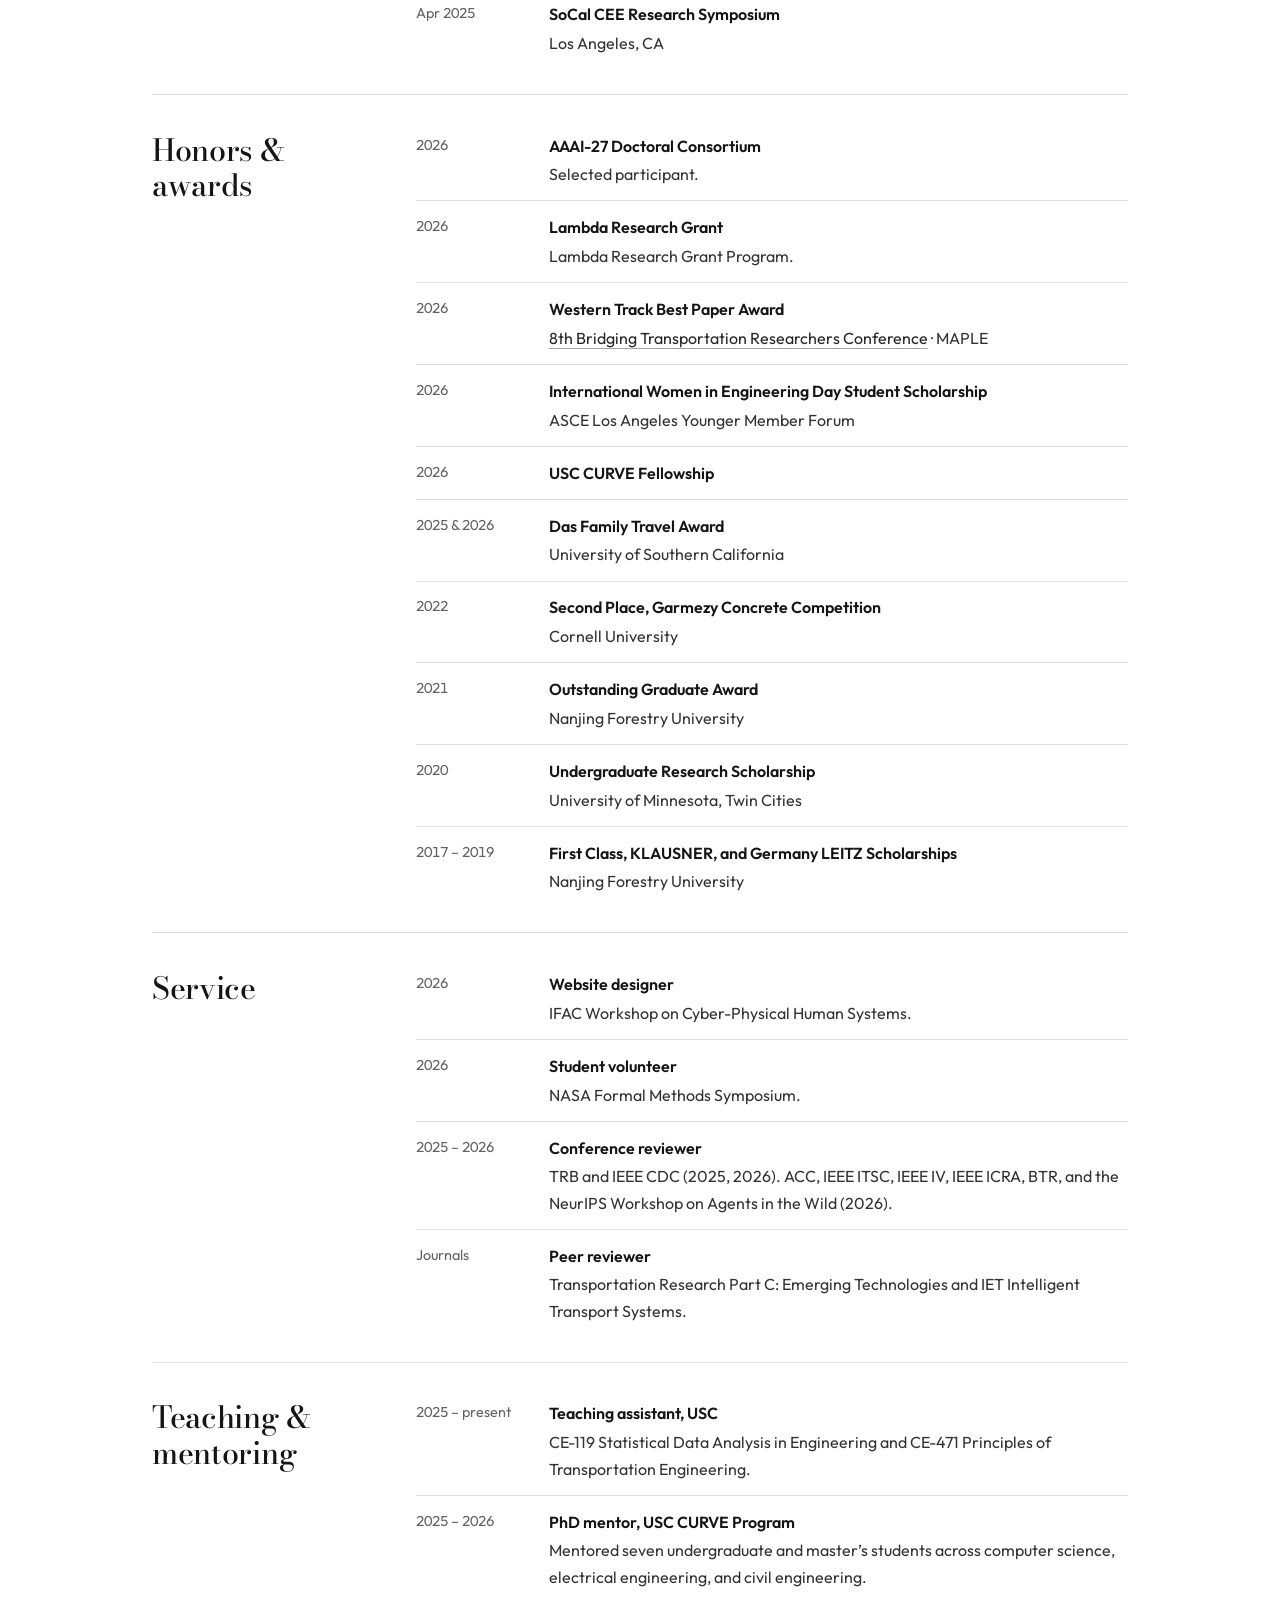
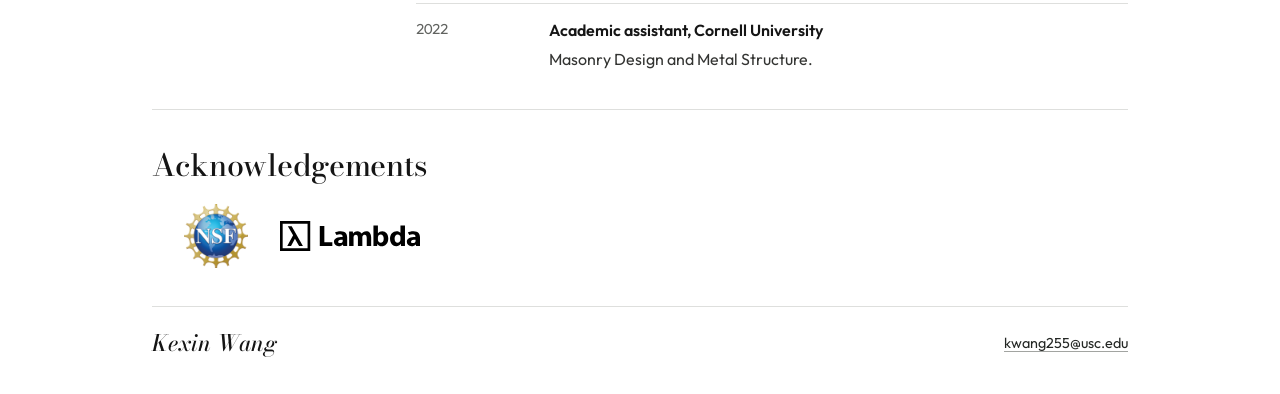
==== commit a0d8395e: "Use a sticky bilingual header with the handwritten Chinese name" ====
--- a/timeline.html
+++ b/timeline.html
@@ -5,13 +5,13 @@
   <meta name="viewport" content="width=device-width, initial-scale=1">
   <meta name="description" content="Education, presentations, honors, and academic service of Kexin Wang at the University of Southern California.">
   <title>CV &amp; timeline | Kexin Wang</title>
-  <link rel="stylesheet" href="style.css?v=ack-3">
-  <script src="main.js" defer></script>
+  <link rel="stylesheet" href="style.css?v=sticky">
+  <script src="main.js?v=sticky" defer></script>
 </head>
 <body class="timeline">
   <a class="skip-link" href="#main">Skip to content</a>
-  <header class="site-header"><div class="wrap masthead">
-    <a class="wordmark" href="index.html" aria-label="Kexin Wang home">K. Wang<span>.</span></a>
+  <header class="site-header"><div class="masthead">
+    <a class="wordmark" href="index.html" aria-label="Kexin Wang 汪可馨, home"><span>K. Wang</span><span class="name-zh" lang="zh-Hans">汪可馨</span></a>
     <nav aria-label="Main navigation">
       <a href="index.html#about">About</a><a href="index.html#news">News</a><a href="index.html#research">Research</a><a href="index.html#publications">Selected work</a><a href="timeline.html" aria-current="page">CV &amp; timeline</a>
     </nav>
--- a/style.css
+++ b/style.css
@@ -31,6 +31,13 @@
   src: url("assets/fonts/JetBrainsMono.woff") format("woff");
   font-style: normal;
   font-weight: 500;
+  font-display: swap;
+}
+@font-face {
+  font-family: "KW Header Script";
+  src: url("assets/fonts/KWHeaderScript.woff") format("woff");
+  font-weight: 400;
+  font-style: normal;
   font-display: swap;
 }
 :root {
@@ -46,7 +53,7 @@
   --sans: "Outfit", "Helvetica Neue", Arial, sans-serif;
 }
 * { box-sizing: border-box; }
-html { scroll-behavior: smooth; scroll-padding-top: 1.5rem; }
+html { scroll-behavior: smooth; scroll-padding-top: calc(var(--header-height, 4.2rem) + .75rem); }
 body { margin: 0; color: var(--copy); background: var(--paper); font: 1rem/1.65 var(--sans); }
 a { color: var(--link); text-decoration-color: #a2a4a1; text-underline-offset: .22em; }
 a:hover { color: #1f4877; text-decoration-color: currentColor; }
@@ -59,15 +66,18 @@
 .wrap { width: min(61rem, calc(100% - 5rem)); margin-inline: auto; }
 .sr-only, .skip-link:not(:focus) { position: absolute; width: 1px; height: 1px; overflow: hidden; clip-path: inset(50%); white-space: nowrap; }
 .skip-link:focus { position: absolute; z-index: 4; background: white; padding: .5rem; }
-.site-header { border-bottom: 1px solid var(--rule); }
+.site-header { position: sticky; top: 0; z-index: 3; background: var(--paper); color: #625f59; border-bottom: 1px solid rgb(98 95 89 / 8%); }
 .masthead, nav, .profile-links, .news-actions, footer { display: flex; align-items: center; }
-.masthead { min-height: 4.1rem; justify-content: space-between; gap: 2rem; }
+.masthead { min-height: 4.1rem; padding-inline: clamp(.75rem, 1.5vw, 1.5rem); justify-content: space-between; gap: 2rem; }
 .wordmark, .footer-name { font: italic 500 1.4rem/1.1 var(--serif); color: var(--ink); text-decoration: none; }
-.wordmark span { color: var(--link); }
+.wordmark { display: inline-flex; align-items: baseline; gap: .6rem; white-space: nowrap; color: inherit; }
+.wordmark .name-zh { font: normal 400 1.62rem/1.1 "KW Header Script", KaiTi, "Songti SC", serif; letter-spacing: .02em; }
+.masthead nav { margin-inline-start: auto; justify-content: flex-end; }
+.masthead nav a { white-space: nowrap; }
 nav { flex-wrap: wrap; column-gap: clamp(.8rem, 2vw, 1.7rem); }
-nav a { color: #42443f; text-decoration: none; font-size: .9rem; padding-block: .4rem; }
-nav a:hover, nav a[aria-current] { color: var(--link); text-decoration: underline; }
-.hero, .timeline-hero { background: linear-gradient(110deg, #fff 15%, #fcfcfa 70%, #f6f6f3); border-bottom: 1px solid var(--rule); }
+nav a { color: inherit; text-decoration: none; font-size: .9rem; padding-block: .4rem; }
+nav a:hover, nav a[aria-current] { color: #47443f; text-decoration: underline; }
+.hero, .timeline-hero { border-bottom: 1px solid var(--rule); }
 .hero-inner { display: grid; grid-template-columns: 1fr auto; align-items: center; gap: 3rem; padding-block: 2.6rem; }
 h1 { font-size: clamp(3.35rem, 6.8vw, 5.5rem); line-height: 1.03; letter-spacing: -.025em; }
 h1 i { color: var(--ink); font-weight: inherit; }
@@ -156,8 +166,9 @@
   .affiliations { gap: 1.5rem; }
 }
 @media (max-width: 580px) {
+  html { scroll-padding-top: calc(var(--header-height, 7.25rem) + .75rem); }
   .masthead { align-items: start; flex-direction: column; padding-block: .85rem .65rem; gap: .35rem; }
-  nav { column-gap: 1rem; row-gap: 0; }
+  nav { column-gap: .8rem; row-gap: 0; }
   nav a { font-size: .875rem; padding-block: .2rem; }
   .hero-inner { grid-template-columns: 1fr 26%; padding-block: 2rem; gap: .8rem; align-items: start; }
   h1 { font-size: clamp(2.48rem, 8.7vw, 3.2rem); }
@@ -182,6 +193,7 @@
   .affiliation img { transition: none; }
 }
 @media print {
+  .site-header { position: static; }
   .masthead nav, .news-actions, .skip-link, .pdf-link { display: none; }
   #older-news[hidden] { display: block !important; }
   .wrap { width: 100%; }
